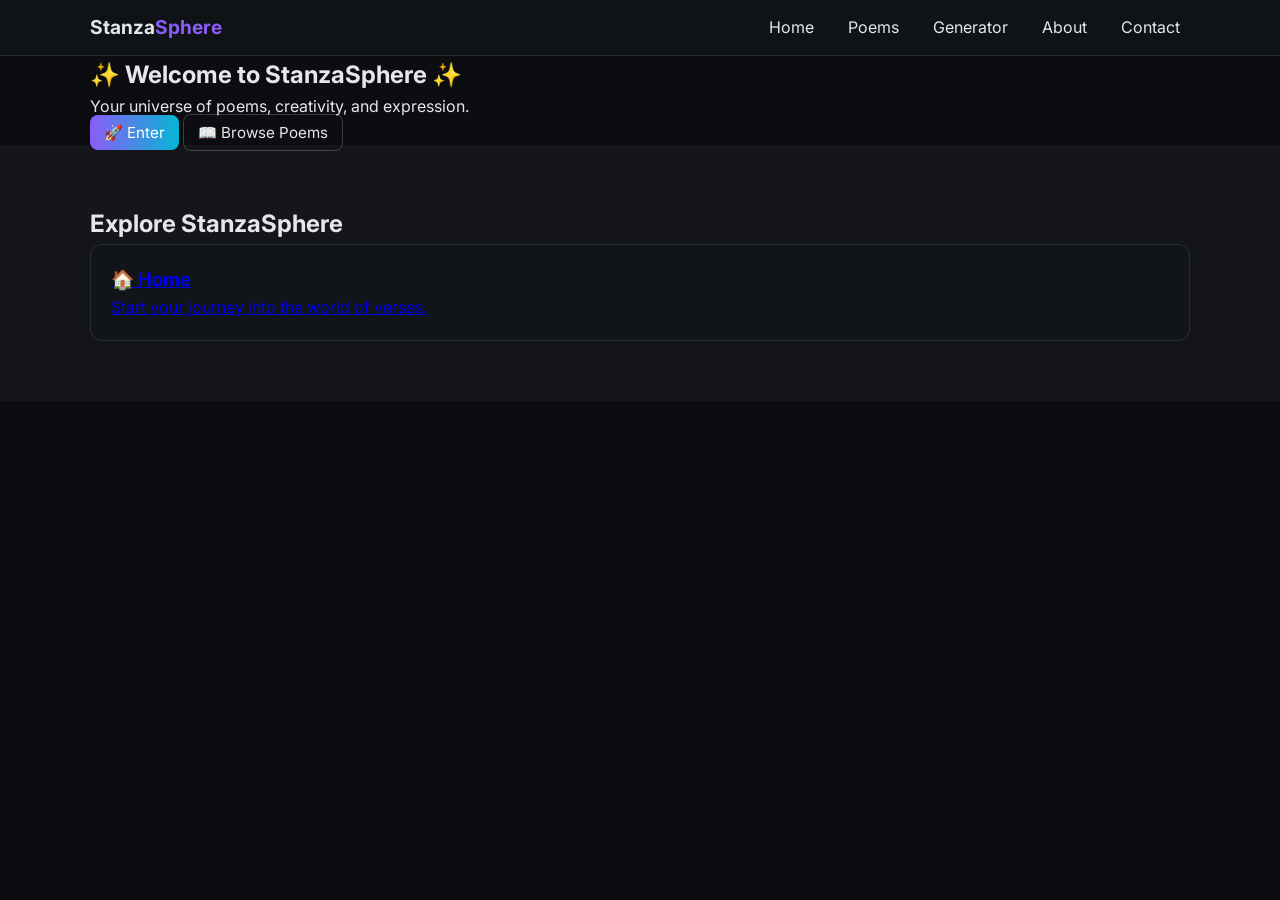
==== index.html @ d7ec7ea1 "Initial commit - Milestone 1 basic structure" ====
<!DOCTYPE html>
<html lang="en">
<head>
  <meta charset="UTF-8" />
  <meta name="viewport" content="width=device-width, initial-scale=1" />
  <title>StanzaSphere • Index</title>
  <link rel="icon" href="assets/favicon.svg" type="image/svg+xml">
  <link href="https://fonts.googleapis.com/css2?family=Inter:wght@300;400;600;800&display=swap" rel="stylesheet">
  <link rel="stylesheet" href="styles.css" />
</head>
<body>
  <!-- Header -->
  <header class="header">
    <nav class="nav container">
      <a class="logo" href="index.html">Stanza<span>Sphere</span></a>
      <ul class="nav-links">
        <li><a class="nav-link" href="home.html">Home</a></li>
        <li><a class="nav-link" href="poems.html">Poems</a></li>
        <li><a class="nav-link" href="generator.html">Generator</a></li>
        <li><a class="nav-link" href="about.html">About</a></li>
        <li><a class="nav-link" href="contact.html">Contact</a></li>
      </ul>
    </nav>
    <div class="progress"></div>
  </header>

  <!-- Hero -->
  <section class="hero">
    <div class="hero-inner container">
      <h1 class="title" data-animate>✨ Welcome to StanzaSphere ✨</h1>
      <p class="subtitle" data-animate>Your universe of poems, creativity, and expression.</p>
      <div class="cta" data-animate>
        <a href="home.html" class="btn primary">🚀 Enter</a>
        <a href="poems.html" class="btn ghost">📖 Browse Poems</a>
      </div>
    </div>
  </section>

  <!-- Quick Links -->
  <section class="section alt">
    <div class="container">
      <h2 class="section-title" data-animate>Explore StanzaSphere</h2>
      <div class="grid">
        <a href="home.html" class="card" data-animate>
          <h3>🏠 Home</h3>
          <p>Start your journey into the world of verses.</p>
        </
---- styles.css ----
/* =======================
   Base Styles & Theme
   ======================= */
   :root {
    --bg: #0b0d10;
    --panel: #111418cc;
    --text: #e5e7eb;
    --muted: #9aa0a6;
    --brand: #8b5cf6;
    --brand-2: #06b6d4;
  }
  
  :root.light {
    --bg: #f7f7fb;
    --panel: #ffffff;
    --text: #121417;
    --muted: #6b7280;
    --brand: #7c3aed;
    --brand-2: #0891b2;
  }
  
  * { box-sizing: border-box; margin: 0; padding: 0; }
  html { scroll-behavior: smooth; }
  body {
    font-family: Inter, system-ui, -apple-system, Segoe UI, Roboto, Helvetica, Arial;
    background: var(--bg);
    color: var(--text);
    line-height: 1.6;
  }
  
  /* =======================
     Layout
     ======================= */
  .container { width: min(1100px, 92vw); margin: 0 auto; }
  .section { padding: 60px 0; }
  .section.alt { background: rgba(255,255,255,0.04); }
  
  /* =======================
     Header & Nav
     ======================= */
  .header {
    position: sticky; top: 0; z-index: 50;
    background: var(--panel);
    border-bottom: 1px solid rgba(255,255,255,0.1);
  }
  .nav {
    display: flex; align-items: center; justify-content: space-between;
    padding: 12px 0;
  }
  .logo {
    font-weight: 700;
    text-decoration: none; 
    color: var(--text);
    font-size: 1.2rem;
  }
  .logo span { color: var(--brand); }
  .nav-links {
    display: flex; gap: 14px; list-style: none;
  }
  .nav-link {
    color: var(--text);
    text-decoration: none;
    padding: 6px 10px;
    border-radius: 8px;
  }
  .nav-link.active, .nav-link:hover {
    background: rgba(255,255,255,0.08);
  }
  
  /* =======================
     Buttons
     ======================= */
  .btn {
    padding: 8px 14px;
    border-radius: 8px;
    cursor: pointer;
    text-decoration: none;
    font-size: 0.95rem;
  }
  .btn.primary {
    background: linear-gradient(90deg,var(--brand),var(--brand-2));
    border: none;
    color: #fff;
  }
  .btn.ghost {
    border: 1px solid rgba(255,255,255,0.2);
    background: transparent;
    color: var(--text);
  }
  
  /* =======================
     Cards
     ======================= */
  .card {
    background: var(--panel);
    border: 1px solid rgba(255,255,255,.1);
    border-radius: 12px;
    padding: 20px;
    box-shadow: 0 4px 12px rgba(0,0,0,0.15);
  }
  
  /* =======================
     Poems Grid
     ======================= */
  .grid {
    display: grid;
    grid-template-columns: repeat(auto-fit, minmax(250px, 1fr));
    gap: 16px;
  }
  .tags {
    margin-bottom: 16px;
    display: flex; flex-wrap: wrap; gap: 8px;
  }
  .tag {
    padding: 6px 12px;
    border-radius: 14px;
    background: rgba(255,255,255,.08);
    cursor: pointer;
    font-size: .85rem;
  }
  .tag:hover { background: var(--brand); color: #fff; }
  
  /* =======================
     Generator Output
     ======================= */
  .controls { display: flex; flex-wrap: wrap; gap: 12px; margin-bottom: 14px; }
  label { display: flex; flex-direction: column; gap: 4px; font-size: 0.9rem; }
  select {
    padding: 6px 10px;
    border-radius: 6px;
    border: 1px solid rgba(255,255,255,0.2);
    background: var(--bg);
    color: var(--text);
  }
  .poem-output {
    min-height: 120px;
    padding: 14px;
    background: rgba(255,255,255,0.05);
    border: 1px dashed rgba(255,255,255,0.2);
    border-radius: 8px;
    font-family: monospace;
    white-space: pre-wrap;
  }
  
  /* =======================
     Footer
     ======================= */
  .footer {
    padding: 30px 0;
    text-align: center;
    color: var(--muted);
    font-size: .9rem;
  }
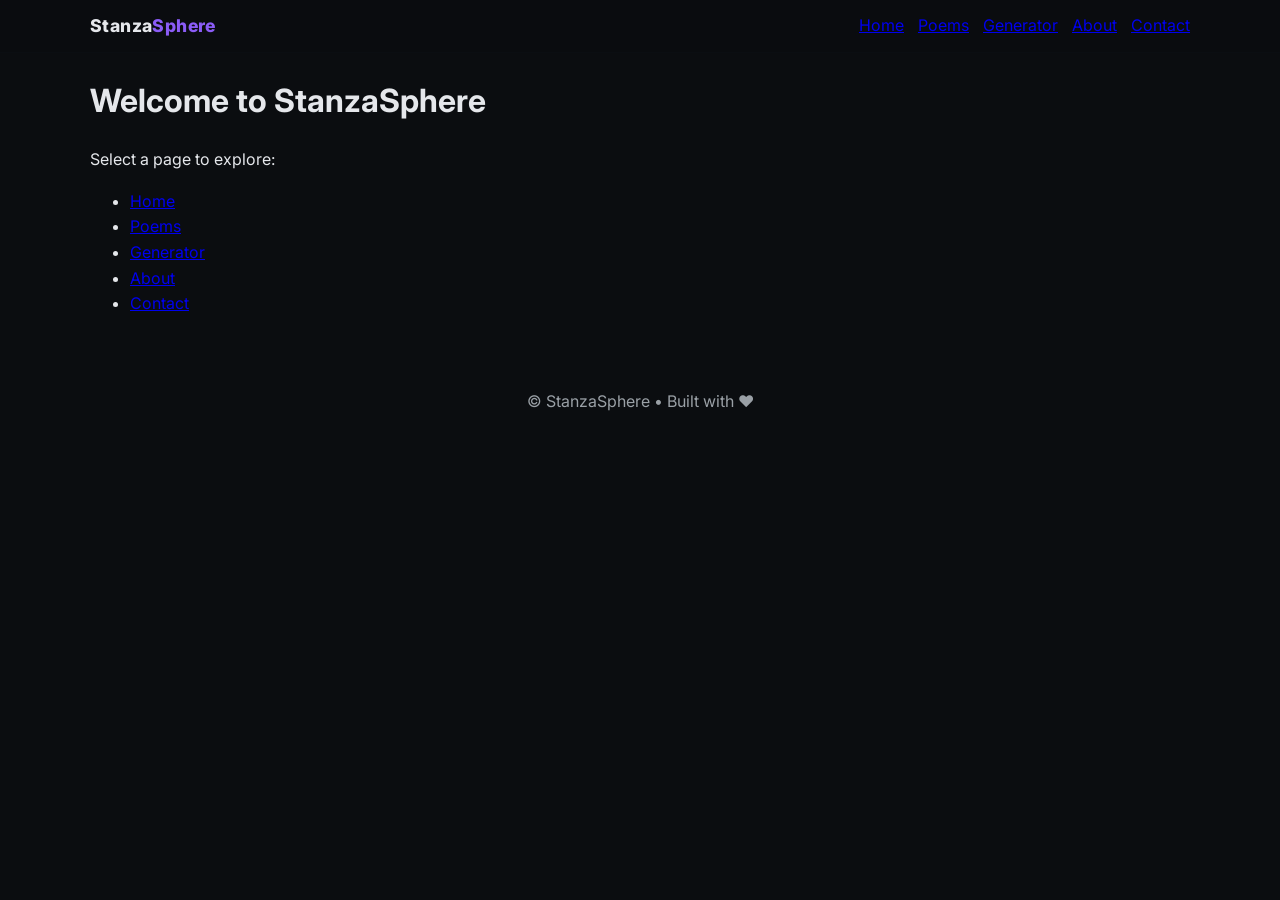
==== commit d0e07eaf: "milestone2 update" ====
--- a/index.html
+++ b/index.html
@@ -9,39 +9,36 @@
   <link rel="stylesheet" href="styles.css" />
 </head>
 <body>
-  <!-- Header -->
   <header class="header">
     <nav class="nav container">
       <a class="logo" href="index.html">Stanza<span>Sphere</span></a>
       <ul class="nav-links">
-        <li><a class="nav-link" href="home.html">Home</a></li>
-        <li><a class="nav-link" href="poems.html">Poems</a></li>
-        <li><a class="nav-link" href="generator.html">Generator</a></li>
-        <li><a class="nav-link" href="about.html">About</a></li>
-        <li><a class="nav-link" href="contact.html">Contact</a></li>
+        <li><a href="home.html">Home</a></li>
+        <li><a href="poems.html">Poems</a></li>
+        <li><a href="generator.html">Generator</a></li>
+        <li><a href="about.html">About</a></li>
+        <li><a href="contact.html">Contact</a></li>
       </ul>
     </nav>
-    <div class="progress"></div>
   </header>
 
-  <!-- Hero -->
-  <section class="hero">
-    <div class="hero-inner container">
-      <h1 class="title" data-animate>✨ Welcome to StanzaSphere ✨</h1>
-      <p class="subtitle" data-animate>Your universe of poems, creativity, and expression.</p>
-      <div class="cta" data-animate>
-        <a href="home.html" class="btn primary">🚀 Enter</a>
-        <a href="poems.html" class="btn ghost">📖 Browse Poems</a>
-      </div>
+  <main class="container">
+    <h1>Welcome to StanzaSphere</h1>
+    <p>Select a page to explore:</p>
+    <ul>
+      <li><a href="home.html">Home</a></li>
+      <li><a href="poems.html">Poems</a></li>
+      <li><a href="generator.html">Generator</a></li>
+      <li><a href="about.html">About</a></li>
+      <li><a href="contact.html">Contact</a></li>
+    </ul>
+  </main>
+
+  <footer class="footer">
+    <div class="container">
+      <p>© <span id="year"></span> StanzaSphere • Built with ♥</p>
     </div>
-  </section>
-
-  <!-- Quick Links -->
-  <section class="section alt">
-    <div class="container">
-      <h2 class="section-title" data-animate>Explore StanzaSphere</h2>
-      <div class="grid">
-        <a href="home.html" class="card" data-animate>
-          <h3>🏠 Home</h3>
-          <p>Start your journey into the world of verses.</p>
-        </
+  </footer>
+  <script src="script.js"></script>
+</body>
+</html>
--- a/styles.css
+++ b/styles.css
@@ -1,154 +1,151 @@
-/* =======================
-   Base Styles & Theme
-   ======================= */
-   :root {
-    --bg: #0b0d10;
-    --panel: #111418cc;
-    --text: #e5e7eb;
-    --muted: #9aa0a6;
-    --brand: #8b5cf6;
-    --brand-2: #06b6d4;
+/* Base styles */
+:root{
+  --bg: #0b0d10;
+  --panel:#111418;
+  --text:#e5e7eb;
+  --muted:#9aa0a6;
+  --brand:#8b5cf6;
+  --brand-2:#06b6d4;
+  --ring: rgba(139,92,246,.35);
+}
+
+:root.light{
+  --bg:#f7f7fb;
+  --panel:#ffffff;
+  --text:#121417;
+  --muted:#6b7280;
+  --brand:#7c3aed;
+  --brand-2:#0891b2;
+  --ring: rgba(124,58,237,.35);
+}
+
+*{box-sizing:border-box}
+html{scroll-behavior:smooth}
+body{
+  margin:0;
+  font-family: Inter, system-ui, -apple-system, Segoe UI, Roboto, Helvetica, Arial, "Apple Color Emoji", "Segoe UI Emoji";
+  background: var(--bg);
+  color: var(--text);
+  line-height:1.6;
+}
+
+/* Container */
+.container{width:min(1100px, 92vw); margin:0 auto;}
+
+/* Header / Nav */
+.header{
+  position:sticky; top:0; z-index:50; background: color-mix(in oklab, var(--bg) 90%, transparent);
+  backdrop-filter: blur(8px);
+  border-bottom:1px solid color-mix(in oklab, var(--panel), transparent 70%);
+}
+.progress{height:3px; background:linear-gradient(90deg,var(--brand),var(--brand-2)); width:0;}
+
+.nav{display:flex; align-items:center; justify-content:space-between; padding:12px 0;}
+.logo{font-weight:800; letter-spacing:.4px; text-decoration:none; color:var(--text); font-size:1.1rem}
+.logo span{color:var(--brand)}
+.nav-links{display:flex; gap:14px; align-items:center; list-style:none; margin:0; padding:0;}
+.nav-link{color:var(--text); text-decoration:none; padding:8px 12px; border-radius:12px;}
+.nav-link.active, .nav-link:hover{background: color-mix(in oklab, var(--panel), transparent 50%);}
+
+.dropdown{position:relative}
+.drop-btn{background:transparent; color:var(--text); border:1px solid color-mix(in oklab, var(--panel), transparent 60%); padding:8px 12px; border-radius:12px; cursor:pointer}
+.dropdown-menu{
+  position:absolute; top:110%; right:0; background:var(--panel); border:1px solid color-mix(in oklab, var(--panel), transparent 60%);
+  border-radius:16px; padding:8px; display:none; min-width:180px; box-shadow:0 10px 30px rgba(0,0,0,.25);
+}
+.dropdown:hover .dropdown-menu{display:block;}
+.dropdown-menu a{display:block; color:var(--text); text-decoration:none; padding:10px 12px; border-radius:10px}
+.dropdown-menu a:hover{background: color-mix(in oklab, var(--panel), transparent 35%);}
+
+.theme-toggle{background:transparent; border:1px solid color-mix(in oklab, var(--panel), transparent 60%); padding:8px 12px; border-radius:12px; cursor:pointer}
+
+.nav-toggle{display:none; background:transparent; border:0; padding:8px; border-radius:12px;}
+.burger{display:block; width:22px; height:2px; background:var(--text); margin:4px 0; border-radius:2px}
+
+/* Hero */
+.hero{position:relative; padding:100px 0 80px}
+.hero-inner{position:relative; z-index:1; text-align:center}
+#orbital{position:absolute; inset:0; width:100%; height:100%; z-index:0}
+.title{font-size: clamp(2rem, 5vw, 4rem); margin:0 0 8px; font-weight:800;}
+.subtitle{margin:0 0 24px; color:var(--muted)}
+.cta{display:flex; gap:12px; justify-content:center; margin-top:18px}
+.btn{border:1px solid color-mix(in oklab, var(--panel), transparent 60%); padding:10px 16px; border-radius:14px; cursor:pointer; text-decoration:none; color:var(--text); display:inline-block}
+.btn.primary{background:linear-gradient(90deg,var(--brand),var(--brand-2)); border-color:transparent; color:white}
+.btn.ghost:hover{background: color-mix(in oklab, var(--panel), transparent 50%);}
+
+.quick-search{margin-top:24px}
+.quick-search input{
+  width:min(560px,90vw); background:var(--panel); color:var(--text);
+  border:1px solid color-mix(in oklab, var(--panel), transparent 60%); padding:12px 14px; border-radius:14px; outline: none;
+}
+.hint{color:var(--muted)}
+
+/* Sections */
+.section{padding:72px 0}
+.section.alt{background: color-mix(in oklab, var(--panel), transparent 80%);}
+.section-title{margin:0 0 18px; font-size:1.6rem}
+
+/* Cards / Grid */
+.card{
+  background:var(--panel);
+  border:1px solid color-mix(in oklab, var(--panel), transparent 60%);
+  border-radius:18px;
+  padding:20px;
+  box-shadow: 0 10px 30px rgba(0,0,0,.18);
+}
+.about{display:grid; gap:14px}
+
+.grid{display:grid; grid-template-columns:repeat(auto-fill, minmax(260px,1fr)); gap:16px}
+.poem{padding:18px}
+.poem h3{margin:0 0 6px; font-size:1.05rem}
+.poem .meta{color:var(--muted); font-size:.9rem; margin-bottom:10px}
+.poem pre{white-space:pre-wrap; font-family: ui-monospace, SFMono-Regular, Menlo, Monaco, Consolas, "Liberation Mono", "Courier New", monospace;}
+
+/* Tags */
+.tags{display:flex; flex-wrap:wrap; gap:8px; margin:8px 0 18px}
+.tag{padding:6px 10px; border-radius:999px; border:1px solid color-mix(in oklab, var(--panel), transparent 60%); cursor:pointer; user-select:none}
+.tag.active, .tag:hover{background: color-mix(in oklab, var(--panel), transparent 50%);}
+
+/* Generator */
+.controls{display:flex; flex-wrap:wrap; gap:12px; align-items:center; margin-bottom:14px}
+.controls label{display:flex; flex-direction:column; gap:6px; font-weight:600}
+.controls select{padding:10px 12px; border-radius:12px; border:1px solid color-mix(in oklab, var(--panel), transparent 60%); background:var(--bg); color:var(--text)}
+.poem-output{min-height:120px; margin:0; padding:16px; background: color-mix(in oklab, var(--panel), transparent 20%); border-radius:12px; border:1px dashed color-mix(in oklab, var(--panel), transparent 60%)}
+.muted{color:var(--muted)}
+
+/* Form */
+.form{display:flex; flex-direction:column; gap:12px}
+.row{display:flex; gap:12px; flex-wrap:wrap}
+.row.end{justify-content:flex-end; align-items:center}
+label span{display:block; font-weight:600; margin-bottom:6px}
+input, textarea{
+  width:100%; padding:12px; border-radius:12px; background:var(--bg); color:var(--text);
+  border:1px solid color-mix(in oklab, var(--panel), transparent 60%);
+}
+.form-status{color:var(--muted); margin-left:12px}
+
+/* Back to top */
+.back-to-top{
+  position:fixed; right:16px; bottom:16px; width:44px; height:44px; border-radius:50%;
+  border:1px solid color-mix(in oklab, var(--panel), transparent 60%); background:var(--panel); display:none; align-items:center; justify-content:center; cursor:pointer;
+  box-shadow: 0 10px 20px rgba(0,0,0,.25);
+}
+.back-to-top.show{display:flex}
+
+/* Footer */
+.footer{padding:40px 0; text-align:center; color:var(--muted)}
+
+/* Mobile nav */
+@media (max-width: 900px){
+  .nav-toggle{display:block}
+  .nav-links{
+    position:fixed; inset:64px 12px auto auto; right:12px; top:64px;
+    background:var(--panel); border:1px solid color-mix(in oklab, var(--panel), transparent 60%);
+    border-radius:18px; padding:10px; display:none; flex-direction:column; gap:6px; width:220px;
+    box-shadow: 0 10px 30px rgba(0,0,0,.25);
   }
-  
-  :root.light {
-    --bg: #f7f7fb;
-    --panel: #ffffff;
-    --text: #121417;
-    --muted: #6b7280;
-    --brand: #7c3aed;
-    --brand-2: #0891b2;
-  }
-  
-  * { box-sizing: border-box; margin: 0; padding: 0; }
-  html { scroll-behavior: smooth; }
-  body {
-    font-family: Inter, system-ui, -apple-system, Segoe UI, Roboto, Helvetica, Arial;
-    background: var(--bg);
-    color: var(--text);
-    line-height: 1.6;
-  }
-  
-  /* =======================
-     Layout
-     ======================= */
-  .container { width: min(1100px, 92vw); margin: 0 auto; }
-  .section { padding: 60px 0; }
-  .section.alt { background: rgba(255,255,255,0.04); }
-  
-  /* =======================
-     Header & Nav
-     ======================= */
-  .header {
-    position: sticky; top: 0; z-index: 50;
-    background: var(--panel);
-    border-bottom: 1px solid rgba(255,255,255,0.1);
-  }
-  .nav {
-    display: flex; align-items: center; justify-content: space-between;
-    padding: 12px 0;
-  }
-  .logo {
-    font-weight: 700;
-    text-decoration: none; 
-    color: var(--text);
-    font-size: 1.2rem;
-  }
-  .logo span { color: var(--brand); }
-  .nav-links {
-    display: flex; gap: 14px; list-style: none;
-  }
-  .nav-link {
-    color: var(--text);
-    text-decoration: none;
-    padding: 6px 10px;
-    border-radius: 8px;
-  }
-  .nav-link.active, .nav-link:hover {
-    background: rgba(255,255,255,0.08);
-  }
-  
-  /* =======================
-     Buttons
-     ======================= */
-  .btn {
-    padding: 8px 14px;
-    border-radius: 8px;
-    cursor: pointer;
-    text-decoration: none;
-    font-size: 0.95rem;
-  }
-  .btn.primary {
-    background: linear-gradient(90deg,var(--brand),var(--brand-2));
-    border: none;
-    color: #fff;
-  }
-  .btn.ghost {
-    border: 1px solid rgba(255,255,255,0.2);
-    background: transparent;
-    color: var(--text);
-  }
-  
-  /* =======================
-     Cards
-     ======================= */
-  .card {
-    background: var(--panel);
-    border: 1px solid rgba(255,255,255,.1);
-    border-radius: 12px;
-    padding: 20px;
-    box-shadow: 0 4px 12px rgba(0,0,0,0.15);
-  }
-  
-  /* =======================
-     Poems Grid
-     ======================= */
-  .grid {
-    display: grid;
-    grid-template-columns: repeat(auto-fit, minmax(250px, 1fr));
-    gap: 16px;
-  }
-  .tags {
-    margin-bottom: 16px;
-    display: flex; flex-wrap: wrap; gap: 8px;
-  }
-  .tag {
-    padding: 6px 12px;
-    border-radius: 14px;
-    background: rgba(255,255,255,.08);
-    cursor: pointer;
-    font-size: .85rem;
-  }
-  .tag:hover { background: var(--brand); color: #fff; }
-  
-  /* =======================
-     Generator Output
-     ======================= */
-  .controls { display: flex; flex-wrap: wrap; gap: 12px; margin-bottom: 14px; }
-  label { display: flex; flex-direction: column; gap: 4px; font-size: 0.9rem; }
-  select {
-    padding: 6px 10px;
-    border-radius: 6px;
-    border: 1px solid rgba(255,255,255,0.2);
-    background: var(--bg);
-    color: var(--text);
-  }
-  .poem-output {
-    min-height: 120px;
-    padding: 14px;
-    background: rgba(255,255,255,0.05);
-    border: 1px dashed rgba(255,255,255,0.2);
-    border-radius: 8px;
-    font-family: monospace;
-    white-space: pre-wrap;
-  }
-  
-  /* =======================
-     Footer
-     ======================= */
-  .footer {
-    padding: 30px 0;
-    text-align: center;
-    color: var(--muted);
-    font-size: .9rem;
-  }
-  +  .nav-links.open{display:flex}
+  .dropdown:hover .dropdown-menu{display:none}
+  .dropdown .dropdown-menu{position:static; display:block; background:transparent; border:0; box-shadow:none; padding:0}
+  .drop-btn{display:none}
+}
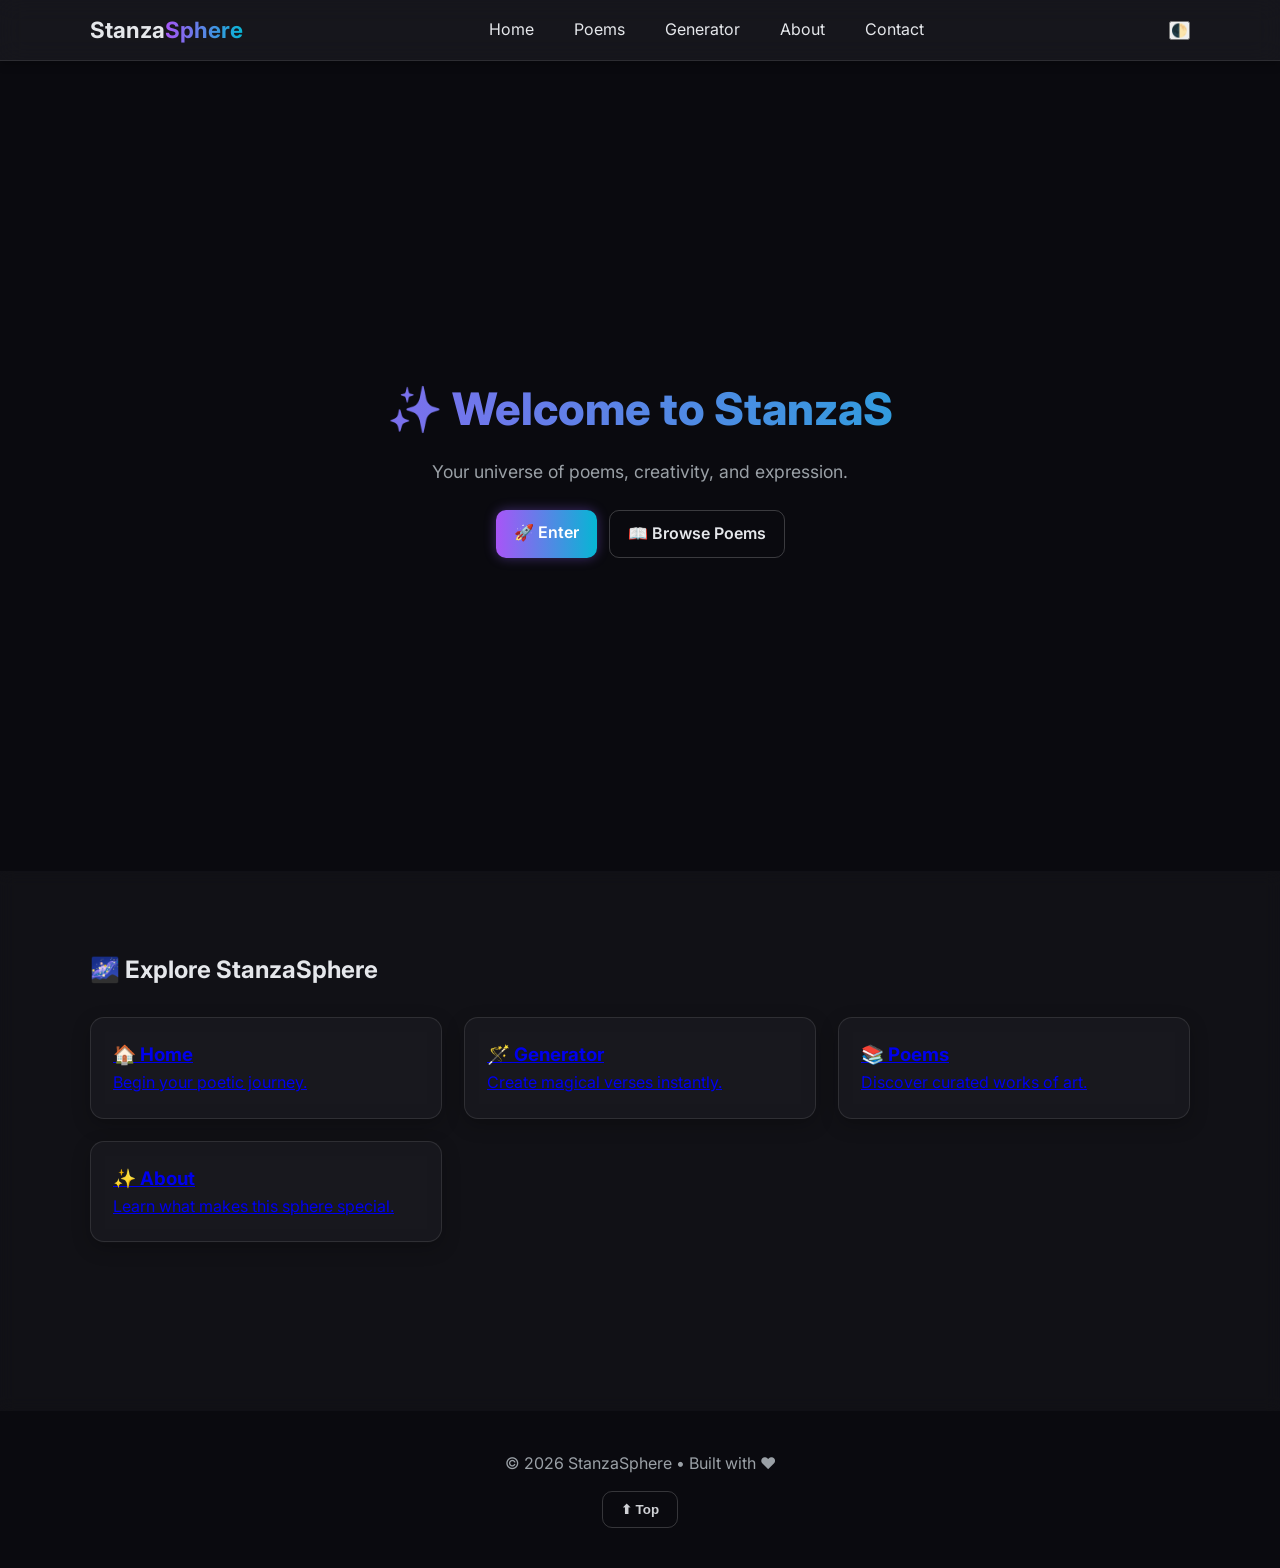
==== commit 2ab9d698: "Add all project files to milestone3 branch" ====
--- a/index.html
+++ b/index.html
@@ -3,42 +3,62 @@
 <head>
   <meta charset="UTF-8" />
   <meta name="viewport" content="width=device-width, initial-scale=1" />
-  <title>StanzaSphere • Index</title>
+  <title>StanzaSphere ✨ Poetry Universe</title>
+  <meta name="description" content="A modern poetic platform to create, explore, and share verses."/>
   <link rel="icon" href="assets/favicon.svg" type="image/svg+xml">
   <link href="https://fonts.googleapis.com/css2?family=Inter:wght@300;400;600;800&display=swap" rel="stylesheet">
   <link rel="stylesheet" href="styles.css" />
+  <script defer src="script.js"></script>
 </head>
 <body>
+  <!-- Header -->
   <header class="header">
     <nav class="nav container">
       <a class="logo" href="index.html">Stanza<span>Sphere</span></a>
-      <ul class="nav-links">
+      <ul class="nav-links" id="navLinks">
         <li><a href="home.html">Home</a></li>
         <li><a href="poems.html">Poems</a></li>
         <li><a href="generator.html">Generator</a></li>
         <li><a href="about.html">About</a></li>
         <li><a href="contact.html">Contact</a></li>
       </ul>
+      <div class="nav-actions">
+        <button id="themeToggle" title="Toggle theme">🌓</button>
+        <button id="menuBtn" class="menu-btn">☰</button>
+      </div>
     </nav>
   </header>
 
-  <main class="container">
-    <h1>Welcome to StanzaSphere</h1>
-    <p>Select a page to explore:</p>
-    <ul>
-      <li><a href="home.html">Home</a></li>
-      <li><a href="poems.html">Poems</a></li>
-      <li><a href="generator.html">Generator</a></li>
-      <li><a href="about.html">About</a></li>
-      <li><a href="contact.html">Contact</a></li>
-    </ul>
-  </main>
+  <!-- Hero -->
+  <section class="hero">
+    <div class="hero-inner container">
+      <h1 class="title typewriter" id="typewriter"></h1>
+      <p class="subtitle">Your universe of poems, creativity, and expression.</p>
+      <div class="cta">
+        <a href="home.html" class="btn primary">🚀 Enter</a>
+        <a href="poems.html" class="btn ghost">📖 Browse Poems</a>
+      </div>
+    </div>
+  </section>
+
+  <!-- Explore -->
+  <section class="section alt">
+    <div class="container">
+      <h2 class="section-title">🌌 Explore StanzaSphere</h2>
+      <div class="grid">
+        <a href="home.html" class="card"><h3>🏠 Home</h3><p>Begin your poetic journey.</p></a>
+        <a href="generator.html" class="card"><h3>🪄 Generator</h3><p>Create magical verses instantly.</p></a>
+        <a href="poems.html" class="card"><h3>📚 Poems</h3><p>Discover curated works of art.</p></a>
+        <a href="about.html" class="card"><h3>✨ About</h3><p>Learn what makes this sphere special.</p></a>
+      </div>
+    </div>
+  </section>
 
   <footer class="footer">
     <div class="container">
       <p>© <span id="year"></span> StanzaSphere • Built with ♥</p>
+      <button id="topBtn" class="btn ghost">⬆ Top</button>
     </div>
   </footer>
-  <script src="script.js"></script>
 </body>
 </html>
--- a/styles.css
+++ b/styles.css
@@ -1,151 +1,324 @@
-/* Base styles */
-:root{
-  --bg: #0b0d10;
-  --panel:#111418;
-  --text:#e5e7eb;
-  --muted:#9aa0a6;
-  --brand:#8b5cf6;
-  --brand-2:#06b6d4;
-  --ring: rgba(139,92,246,.35);
-}
-
-:root.light{
-  --bg:#f7f7fb;
-  --panel:#ffffff;
-  --text:#121417;
-  --muted:#6b7280;
-  --brand:#7c3aed;
-  --brand-2:#0891b2;
-  --ring: rgba(124,58,237,.35);
-}
-
-*{box-sizing:border-box}
-html{scroll-behavior:smooth}
-body{
-  margin:0;
-  font-family: Inter, system-ui, -apple-system, Segoe UI, Roboto, Helvetica, Arial, "Apple Color Emoji", "Segoe UI Emoji";
-  background: var(--bg);
-  color: var(--text);
-  line-height:1.6;
-}
-
-/* Container */
-.container{width:min(1100px, 92vw); margin:0 auto;}
-
-/* Header / Nav */
-.header{
-  position:sticky; top:0; z-index:50; background: color-mix(in oklab, var(--bg) 90%, transparent);
-  backdrop-filter: blur(8px);
-  border-bottom:1px solid color-mix(in oklab, var(--panel), transparent 70%);
-}
-.progress{height:3px; background:linear-gradient(90deg,var(--brand),var(--brand-2)); width:0;}
-
-.nav{display:flex; align-items:center; justify-content:space-between; padding:12px 0;}
-.logo{font-weight:800; letter-spacing:.4px; text-decoration:none; color:var(--text); font-size:1.1rem}
-.logo span{color:var(--brand)}
-.nav-links{display:flex; gap:14px; align-items:center; list-style:none; margin:0; padding:0;}
-.nav-link{color:var(--text); text-decoration:none; padding:8px 12px; border-radius:12px;}
-.nav-link.active, .nav-link:hover{background: color-mix(in oklab, var(--panel), transparent 50%);}
-
-.dropdown{position:relative}
-.drop-btn{background:transparent; color:var(--text); border:1px solid color-mix(in oklab, var(--panel), transparent 60%); padding:8px 12px; border-radius:12px; cursor:pointer}
-.dropdown-menu{
-  position:absolute; top:110%; right:0; background:var(--panel); border:1px solid color-mix(in oklab, var(--panel), transparent 60%);
-  border-radius:16px; padding:8px; display:none; min-width:180px; box-shadow:0 10px 30px rgba(0,0,0,.25);
-}
-.dropdown:hover .dropdown-menu{display:block;}
-.dropdown-menu a{display:block; color:var(--text); text-decoration:none; padding:10px 12px; border-radius:10px}
-.dropdown-menu a:hover{background: color-mix(in oklab, var(--panel), transparent 35%);}
-
-.theme-toggle{background:transparent; border:1px solid color-mix(in oklab, var(--panel), transparent 60%); padding:8px 12px; border-radius:12px; cursor:pointer}
-
-.nav-toggle{display:none; background:transparent; border:0; padding:8px; border-radius:12px;}
-.burger{display:block; width:22px; height:2px; background:var(--text); margin:4px 0; border-radius:2px}
-
-/* Hero */
-.hero{position:relative; padding:100px 0 80px}
-.hero-inner{position:relative; z-index:1; text-align:center}
-#orbital{position:absolute; inset:0; width:100%; height:100%; z-index:0}
-.title{font-size: clamp(2rem, 5vw, 4rem); margin:0 0 8px; font-weight:800;}
-.subtitle{margin:0 0 24px; color:var(--muted)}
-.cta{display:flex; gap:12px; justify-content:center; margin-top:18px}
-.btn{border:1px solid color-mix(in oklab, var(--panel), transparent 60%); padding:10px 16px; border-radius:14px; cursor:pointer; text-decoration:none; color:var(--text); display:inline-block}
-.btn.primary{background:linear-gradient(90deg,var(--brand),var(--brand-2)); border-color:transparent; color:white}
-.btn.ghost:hover{background: color-mix(in oklab, var(--panel), transparent 50%);}
-
-.quick-search{margin-top:24px}
-.quick-search input{
-  width:min(560px,90vw); background:var(--panel); color:var(--text);
-  border:1px solid color-mix(in oklab, var(--panel), transparent 60%); padding:12px 14px; border-radius:14px; outline: none;
-}
-.hint{color:var(--muted)}
-
-/* Sections */
-.section{padding:72px 0}
-.section.alt{background: color-mix(in oklab, var(--panel), transparent 80%);}
-.section-title{margin:0 0 18px; font-size:1.6rem}
-
-/* Cards / Grid */
-.card{
-  background:var(--panel);
-  border:1px solid color-mix(in oklab, var(--panel), transparent 60%);
-  border-radius:18px;
-  padding:20px;
-  box-shadow: 0 10px 30px rgba(0,0,0,.18);
-}
-.about{display:grid; gap:14px}
-
-.grid{display:grid; grid-template-columns:repeat(auto-fill, minmax(260px,1fr)); gap:16px}
-.poem{padding:18px}
-.poem h3{margin:0 0 6px; font-size:1.05rem}
-.poem .meta{color:var(--muted); font-size:.9rem; margin-bottom:10px}
-.poem pre{white-space:pre-wrap; font-family: ui-monospace, SFMono-Regular, Menlo, Monaco, Consolas, "Liberation Mono", "Courier New", monospace;}
-
-/* Tags */
-.tags{display:flex; flex-wrap:wrap; gap:8px; margin:8px 0 18px}
-.tag{padding:6px 10px; border-radius:999px; border:1px solid color-mix(in oklab, var(--panel), transparent 60%); cursor:pointer; user-select:none}
-.tag.active, .tag:hover{background: color-mix(in oklab, var(--panel), transparent 50%);}
-
-/* Generator */
-.controls{display:flex; flex-wrap:wrap; gap:12px; align-items:center; margin-bottom:14px}
-.controls label{display:flex; flex-direction:column; gap:6px; font-weight:600}
-.controls select{padding:10px 12px; border-radius:12px; border:1px solid color-mix(in oklab, var(--panel), transparent 60%); background:var(--bg); color:var(--text)}
-.poem-output{min-height:120px; margin:0; padding:16px; background: color-mix(in oklab, var(--panel), transparent 20%); border-radius:12px; border:1px dashed color-mix(in oklab, var(--panel), transparent 60%)}
-.muted{color:var(--muted)}
-
-/* Form */
-.form{display:flex; flex-direction:column; gap:12px}
-.row{display:flex; gap:12px; flex-wrap:wrap}
-.row.end{justify-content:flex-end; align-items:center}
-label span{display:block; font-weight:600; margin-bottom:6px}
-input, textarea{
-  width:100%; padding:12px; border-radius:12px; background:var(--bg); color:var(--text);
-  border:1px solid color-mix(in oklab, var(--panel), transparent 60%);
-}
-.form-status{color:var(--muted); margin-left:12px}
-
-/* Back to top */
-.back-to-top{
-  position:fixed; right:16px; bottom:16px; width:44px; height:44px; border-radius:50%;
-  border:1px solid color-mix(in oklab, var(--panel), transparent 60%); background:var(--panel); display:none; align-items:center; justify-content:center; cursor:pointer;
-  box-shadow: 0 10px 20px rgba(0,0,0,.25);
-}
-.back-to-top.show{display:flex}
-
-/* Footer */
-.footer{padding:40px 0; text-align:center; color:var(--muted)}
-
-/* Mobile nav */
-@media (max-width: 900px){
-  .nav-toggle{display:block}
-  .nav-links{
-    position:fixed; inset:64px 12px auto auto; right:12px; top:64px;
-    background:var(--panel); border:1px solid color-mix(in oklab, var(--panel), transparent 60%);
-    border-radius:18px; padding:10px; display:none; flex-direction:column; gap:6px; width:220px;
-    box-shadow: 0 10px 30px rgba(0,0,0,.25);
-  }
-  .nav-links.open{display:flex}
-  .dropdown:hover .dropdown-menu{display:none}
-  .dropdown .dropdown-menu{position:static; display:block; background:transparent; border:0; box-shadow:none; padding:0}
-  .drop-btn{display:none}
-}
+/* ===============================
+   THEME VARIABLES
+   =============================== */
+   :root {
+    --bg: #0a0a0f;
+    --panel: rgba(25, 25, 32, 0.8);
+    --text: #e5e7eb;
+    --muted: #9aa0a6;
+    --brand: #a855f7;
+    --brand-2: #06b6d4;
+    --glow: 0 0 12px rgba(139, 92, 246, 0.4);
+  }
+  :root.light {
+    --bg: #fafafa;
+    --panel: rgba(255, 255, 255, 0.9);
+    --text: #111417;
+    --muted: #6b7280;
+    --brand: #7c3aed;
+    --brand-2: #0891b2;
+    --glow: 0 0 10px rgba(124, 58, 237, 0.3);
+  }
+  
+  * { box-sizing: border-box; margin: 0; padding: 0; }
+  html { scroll-behavior: smooth; }
+  body {
+    font-family: "Inter", system-ui, sans-serif;
+    background: var(--bg);
+    color: var(--text);
+    transition: background 0.5s, color 0.5s;
+    overflow-x: hidden;
+    line-height: 1.6;
+  }
+  .container { width: min(1100px, 92vw); margin: 0 auto; }
+  .section { padding: 80px 0; min-height: 60vh; }
+  .section.alt { background: rgba(255, 255, 255, 0.03); backdrop-filter: blur(8px); }
+  
+  /* ===============================
+     HEADER
+     =============================== */
+  .header {
+    position: sticky;
+    top: 0;
+    z-index: 999;
+    background: var(--panel);
+    backdrop-filter: blur(12px);
+    border-bottom: 1px solid rgba(255, 255, 255, 0.1);
+    box-shadow: 0 2px 10px rgba(0, 0, 0, 0.3);
+  }
+  .nav {
+    display: flex;
+    justify-content: space-between;
+    align-items: center;
+    padding: 12px 0;
+  }
+  .logo {
+    text-decoration: none;
+    font-weight: 700;
+    font-size: 1.4rem;
+    color: var(--text);
+  }
+  .logo span {
+    background: linear-gradient(90deg, var(--brand), var(--brand-2));
+    -webkit-background-clip: text;
+    color: transparent;
+  }
+  .nav-links { list-style: none; display: flex; gap: 16px; }
+  .nav-links a {
+    text-decoration: none;
+    color: var(--text);
+    padding: 6px 12px;
+    border-radius: 8px;
+    transition: 0.3s;
+  }
+  .nav-links a:hover,
+  .nav-link.active {
+    background: linear-gradient(90deg, var(--brand), var(--brand-2));
+    color: #fff;
+    box-shadow: var(--glow);
+  }
+  .menu-btn {
+    display: none;
+    background: none;
+    border: none;
+    font-size: 1.4rem;
+    color: var(--text);
+  }
+  @media (max-width: 760px) {
+    .menu-btn { display: block; }
+    .nav-links {
+      display: none;
+      position: absolute;
+      right: 10px;
+      top: 60px;
+      flex-direction: column;
+      background: var(--panel);
+      border-radius: 10px;
+      padding: 12px;
+    }
+    .nav-links.show { display: flex; }
+  }
+  
+  /* ===============================
+     HERO SECTION
+     =============================== */
+  .hero {
+    height: 90vh;
+    display: flex;
+    justify-content: center;
+    align-items: center;
+    text-align: center;
+    position: relative;
+    overflow: hidden;
+  }
+  .hero canvas {
+    position: absolute;
+    top: 0; left: 0;
+    width: 100%; height: 100%;
+    z-index: 0;
+  }
+  .hero-inner { position: relative; z-index: 1; }
+  .title {
+    font-size: 2.8rem;
+    font-weight: 800;
+    background: linear-gradient(90deg, var(--brand), var(--brand-2));
+    -webkit-background-clip: text;
+    color: transparent;
+    animation: glow 3s infinite alternate ease-in-out;
+  }
+  @keyframes glow {
+    from { text-shadow: 0 0 8px rgba(139, 92, 246, 0.5); }
+    to { text-shadow: 0 0 18px rgba(6, 182, 212, 0.8); }
+  }
+  .subtitle {
+    margin-top: 12px;
+    color: var(--muted);
+    font-size: 1.1rem;
+  }
+  .cta {
+    margin-top: 24px;
+    display: flex;
+    gap: 12px;
+    justify-content: center;
+    flex-wrap: wrap;
+  }
+  
+  /* ===============================
+     BUTTONS
+     =============================== */
+  .btn {
+    padding: 10px 18px;
+    border-radius: 10px;
+    text-decoration: none;
+    font-weight: 600;
+    cursor: pointer;
+    transition: all 0.3s ease;
+    display: inline-block;
+  }
+  .btn.primary {
+    background: linear-gradient(90deg, var(--brand), var(--brand-2));
+    color: #fff;
+    border: none;
+    box-shadow: var(--glow);
+  }
+  .btn.primary:hover { transform: translateY(-2px) scale(1.05); }
+  .btn.ghost {
+    border: 1px solid rgba(255, 255, 255, 0.2);
+    background: transparent;
+    color: var(--text);
+  }
+  .btn.ghost:hover { background: rgba(255, 255, 255, 0.1); }
+  
+  /* ===============================
+     GRID / CARDS
+     =============================== */
+  .grid {
+    display: grid;
+    grid-template-columns: repeat(auto-fit, minmax(260px, 1fr));
+    gap: 22px;
+    margin-top: 28px;
+  }
+  .card {
+    background: var(--panel);
+    border: 1px solid rgba(255, 255, 255, 0.1);
+    border-radius: 14px;
+    padding: 22px;
+    backdrop-filter: blur(10px);
+    box-shadow: 0 6px 18px rgba(0, 0, 0, 0.25);
+    transition: transform 0.3s, box-shadow 0.3s;
+  }
+  .card:hover {
+    transform: translateY(-6px);
+    box-shadow: 0 10px 28px rgba(0, 0, 0, 0.35);
+  }
+  
+  /* ===============================
+     ABOUT / VERSE / COMMUNITY
+     =============================== */
+  .card.about {
+    background: rgba(255, 255, 255, 0.05);
+    border: 1px solid rgba(255, 255, 255, 0.15);
+    border-radius: 16px;
+    padding: 30px;
+    color: var(--text);
+    font-size: 1.05rem;
+    line-height: 1.8;
+    backdrop-filter: blur(12px);
+    box-shadow: 0 8px 24px rgba(0, 0, 0, 0.4);
+    animation: fadeSlide 1s ease;
+  }
+  .card.about h3 { color: var(--brand); margin-top: 20px; margin-bottom: 8px; }
+  .ticks li { list-style: none; margin: 10px 0; }
+  .ticks li::before { content: "✦ "; color: var(--brand-2); }
+  
+  blockquote {
+    background: rgba(255, 255, 255, 0.08);
+    border-left: 4px solid var(--brand);
+    padding: 14px 18px;
+    border-radius: 8px;
+    margin-top: 25px;
+    font-style: italic;
+    color: var(--muted);
+  }
+  @keyframes fadeSlide {
+    from { opacity: 0; transform: translateY(30px); }
+    to { opacity: 1; transform: translateY(0); }
+  }
+  
+  /* ===============================
+     TAGS / POEM LIBRARY
+     =============================== */
+  .tags {
+    margin-bottom: 18px;
+    display: flex;
+    flex-wrap: wrap;
+    gap: 10px;
+  }
+  .tag {
+    padding: 6px 14px;
+    border-radius: 20px;
+    background: rgba(255, 255, 255, 0.05);
+    cursor: pointer;
+    font-size: 0.85rem;
+    transition: all 0.3s ease;
+  }
+  .tag:hover,
+  .tag.active {
+    background: linear-gradient(90deg, var(--brand), var(--brand-2));
+    color: #fff;
+    box-shadow: var(--glow);
+  }
+  .poem-output {
+    min-height: 120px;
+    padding: 14px;
+    border: 1px dashed rgba(255, 255, 255, 0.2);
+    border-radius: 8px;
+    background: rgba(255, 255, 255, 0.05);
+    font-family: monospace;
+    white-space: pre-wrap;
+    font-size: 1rem;
+  }
+  
+  /* ===============================
+     FORM (CONTACT PAGE)
+     =============================== */
+  .form label { display: block; margin-bottom: 12px; }
+  input, textarea, select {
+    width: 100%;
+    padding: 10px 12px;
+    margin-top: 4px;
+    border-radius: 8px;
+    border: 1px solid rgba(255, 255, 255, 0.2);
+    background: rgba(0, 0, 0, 0.2);
+    color: var(--text);
+    font-family: inherit;
+    font-size: 1rem;
+  }
+  input:focus, textarea:focus {
+    outline: none;
+    border-color: var(--brand);
+    box-shadow: 0 0 8px rgba(139, 92, 246, 0.6);
+  }
+  
+  /* ===============================
+     FOOTER
+     =============================== */
+  .footer {
+    text-align: center;
+    color: var(--muted);
+    padding: 40px 0;
+    position: relative;
+  }
+  #topBtn {
+    margin-top: 15px;
+    opacity: 0.9;
+    transition: 0.3s;
+  }
+  #topBtn:hover {
+    transform: translateY(-2px);
+    background: linear-gradient(90deg, var(--brand), var(--brand-2));
+    color: #fff;
+  }
+  
+  /* ===============================
+     ANIMATIONS
+     =============================== */
+  .fade-in { opacity: 0; transform: translateY(30px); transition: all 1s ease; }
+  .fade-in.show { opacity: 1; transform: translateY(0); }
+  
+  @keyframes float {
+    0% { transform: translateY(0); }
+    50% { transform: translateY(-8px); }
+    100% { transform: translateY(0); }
+  }
+  
+  /* ===============================
+     RESPONSIVE TWEAKS
+     =============================== */
+  @media (max-width: 640px) {
+    .title { font-size: 2rem; }
+    .section { padding: 60px 0; }
+    .grid { gap: 16px; }
+    .card { padding: 18px; }
+  }
+  
